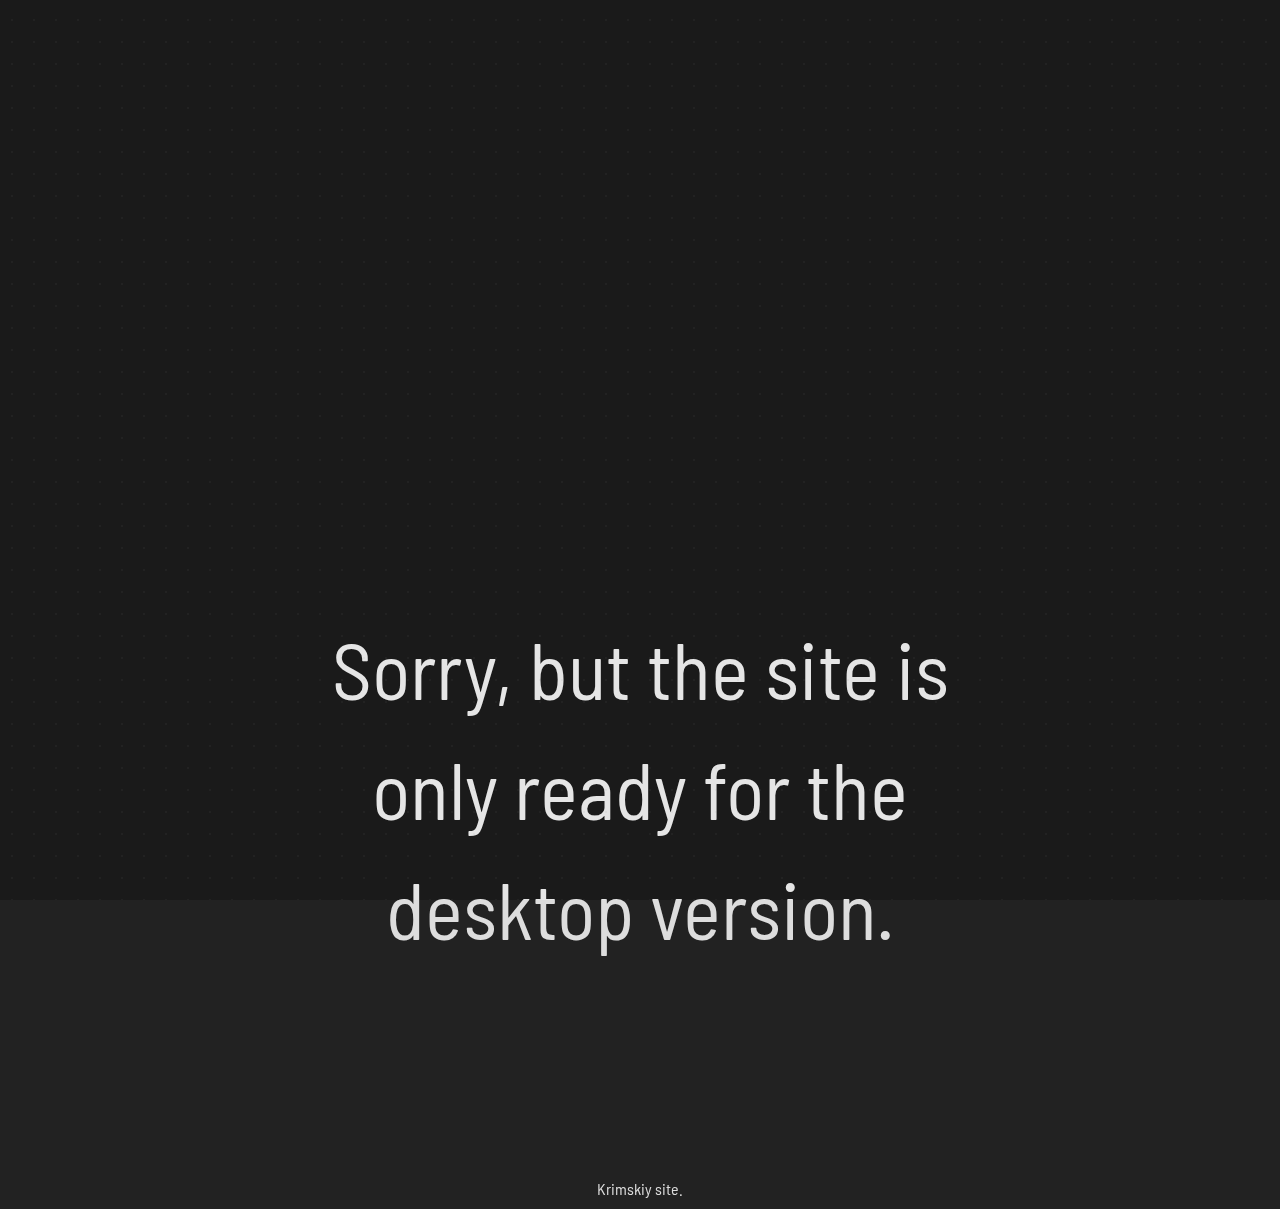
==== mobile.html @ ec66ad5d "1" ====
<!DOCTYPE html>
<html lang="en" >
<head>
  <meta charset="UTF-8">
  <title>KRIMSKIY</title>
<link rel='stylesheet' href='https://fonts.googleapis.com/css2?family=Barlow+Semi+Condensed:ital,wght@0,100;0,200;0,300;0,400;0,500;0,600;0,700;0,800;0,900;1,100;1,200;1,300;1,400;1,500;1,600;1,700;1,800;1,900&amp;display=swap'><link rel="stylesheet" href="css/style.css">

</head>
<body>

    <p class="footer__copy" style="font-size: 500%;">
      <BR><BR><BR><BR><BR>
      Sorry, but the site is only ready for the desktop version.

    </p>
    <BR><BR><BR><BR><BR><BR><BR><BR><BR><BR><BR>
    <p class="footer__copy" style="font-size: 100%;">
      
      Krimskiy site.

    </p>
</body>
</html>
---- css/style.css ----
:root {
  --blue: #01266c;
  --gold: #f7c505;
  --yellow: #fbdc74;
  --skyblue: #0071fb;
  --black: #1a1a1a;
}

body {
  background-color: var(--black);
  background: linear-gradient(90deg, var(--black) 20px, transparent 1%) 50%, linear-gradient(var(--black) 20px, transparent 1%) 50%, #222;
  background-size: 22px 22px;
  background-attachment: fixed;
  color: #fff;
  font-family: 'Barlow Semi Condensed', sans-serif;
  overflow-x: hidden;
}

.hero__title {
  letter-spacing: -0.0125em;
  font-weight: 900;
  font-size: 75px;
  white-space: nowrap;
  text-transform: uppercase;
  margin-bottom: 0;
  line-height: 1;
  position: relative;
  z-index: 2;
  mix-blend-mode: difference;
  margin: 0;
  margin-top: 2rem;
}

.hero__title--2 {
  color: var(--black);
  -webkit-text-stroke: 1px white;
  margin-top: 0;
  margin-bottom: 1rem;
  mix-blend-mode: color-burn;
}

.hero__copy {
  margin: 0;
  font-size: 1.85vw;
  font-weight: 300;
  opacity: 0.75;
  overflow: hidden;
}

.hero__copy span {
  display: inline-block;
}

.hero__image {
  width: 400px;
  height: 400px;
  border-radius: 50%;
  -o-object-fit: cover;
     object-fit: cover;
  -o-object-position: center 15%;
     object-position: center 15%;
}

.ring {
  border: 30px solid white;
  border-radius: 50%;
  background-color: transparent;
  mix-blend-mode: difference;
  position: absolute;
}

.ring--left {
  border-width: 50px;
  border-color: var(--yellow);
  width: 300px;
  height: 300px;
  left: -200px;
  top: -200px;
}

.ring--right {
  border-style: dot-dash;
  right: -50px;
  bottom: 300px;
  border-width: 25px;
  width: 150px;
  height: 150px;
}

.cross-1 {
  width: 180px;
  height: 180px;
  left: 10%;
  bottom: 15%;
  position: absolute;
  mix-blend-mode: difference;
}

@media screen and (max-width: 900px) {
  .cross-1 {
    left: 0;
  }
}

.cross-2 {
  width: 90px;
  height: 90px;
  right: 200px;
  top: 200px;
  position: absolute;
  mix-blend-mode: difference;
}

.section {
  height: 100vh;
  display: flex;
  align-items: center;
  flex-direction: column;
}

.section--intro {
  position: relative;
  justify-content: center;
}

.box {
  width: 780px;
  display: flex;
  align-items: flex-start;
  height: 300px;
  mix-blend-mode: difference;
  font-size: 28px;
  font-weight: 300;
  text-align: left;
  line-height: 1.5;
}

.box .line {
  position: absolute;
  bottom: 120px;
  left: 0;
  width: 40%;
  height: 3px;
  background-color: white;
}

.cards {
  width: 350px;
  height: 350px;
  position: relative;
}

.card {
  position: absolute;
  top: 0;
  left: 0;
  width: 350px;
  height: 350px;
  border-radius: 8px;
  background-repeat: no-repeat;
  background-position: center center;
  background-size: cover;
  background-color: transparent;
}

.card-1 {
  background-color: var(--yellow);
  background-image: url("../img/1.jpg");
}
.card-2 {
  background-color: var(--blue);
  background-image: url("../img/2.jpg");
}

.card-3 {
  background-color: var(--skyblue);
  background-image: url("../img/3.jpg");
}

.cross-1.scroll-end {
  -webkit-animation: rotate 6s linear infinite;
          animation: rotate 6s linear infinite;
}

@-webkit-keyframes rotate {
  100% {
    transform: rotate(-360deg);
  }
}

@keyframes rotate {
  100% {
    transform: rotate(-360deg);
  }
}

.big {
  font-size: 25vw;
  font-weight: 900;
  letter-spacing: -1vw;
  line-height: 1;
  color: white;
  text-transform: uppercase;
  pointer-events: none;
}

.section--works {
  position: relative;
}

.section--footer {
  min-height: 135vh;
  mix-blend-mode: difference;
}

.cross-3 {
  width: 140px;
  height: 140px;
  position: absolute;
  left: 20vw;
  top: 10vw;
  mix-blend-mode: difference;
}

.footer__button {
  text-transform: uppercase;
  text-decoration: none;
  border-radius: 999px;
  background-color: white;
  color: var(--black);
  font-family: inherit;
  border: 0;
  padding: 1em 3em;
  text-align: center;
  display: inline-block;
  font-weight: 900;
  font-size: 24px;
  line-height: 1;
  margin-top: 3rem;
  margin-bottom: 6rem;
  cursor: pointer;
  transition: color .25s ease, background-color .25s ease;
}

.footer__button:hover {
  background-color: #039be5;
  color: #fff;
}

.footer__copy {
  font-size: 24px;
  max-width: 720px;
  line-height: 1.5;
  margin-bottom: 2rem;
  margin: 0 auto;
  text-align: center;
  mix-blend-mode: difference;
}

.footer__link {
  mix-blend-mode: difference;
}

.cursor {
  border-radius: 50%;
  width: 32px;
  height: 32px;
  background-color: white;
  mix-blend-mode: difference;
  position: fixed;
  top: 0;
  left: 0;
  will-change: transform;
  pointer-events: none;
}

.section--text {
  position: relative;
}
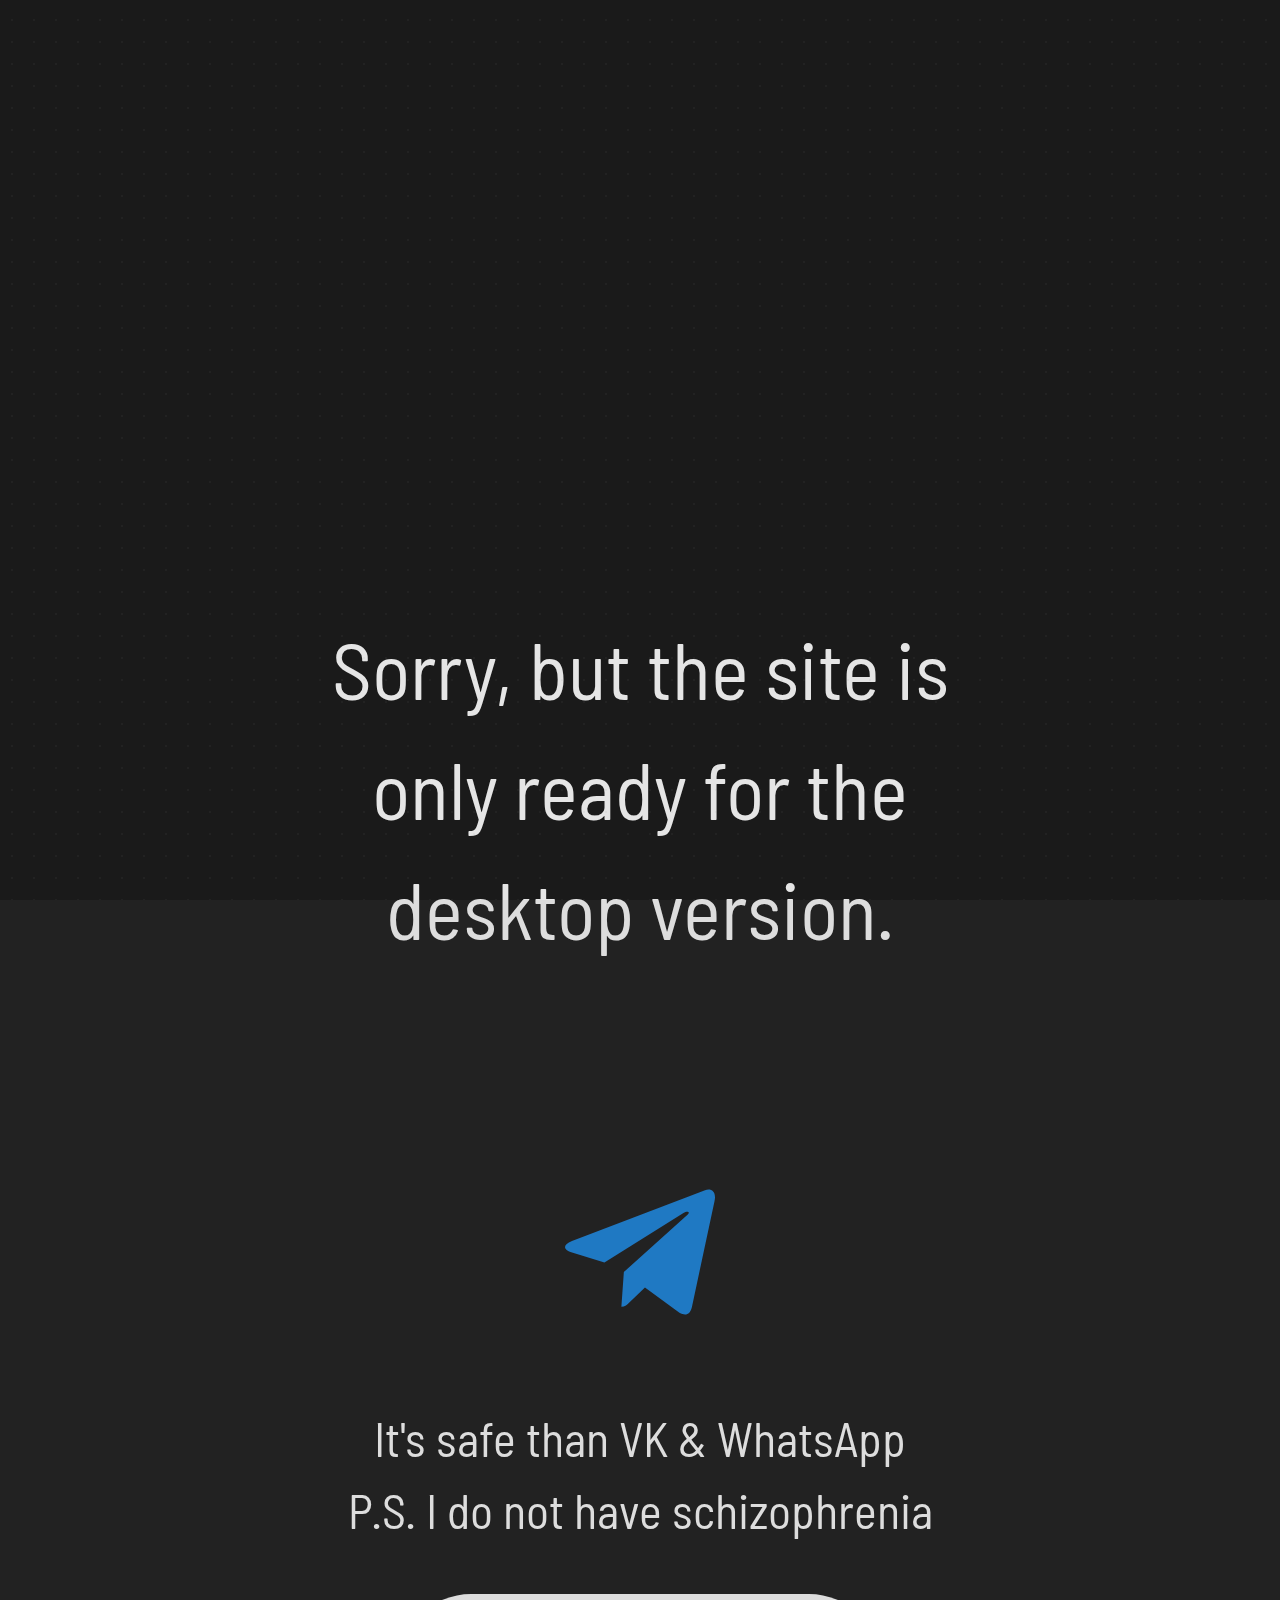
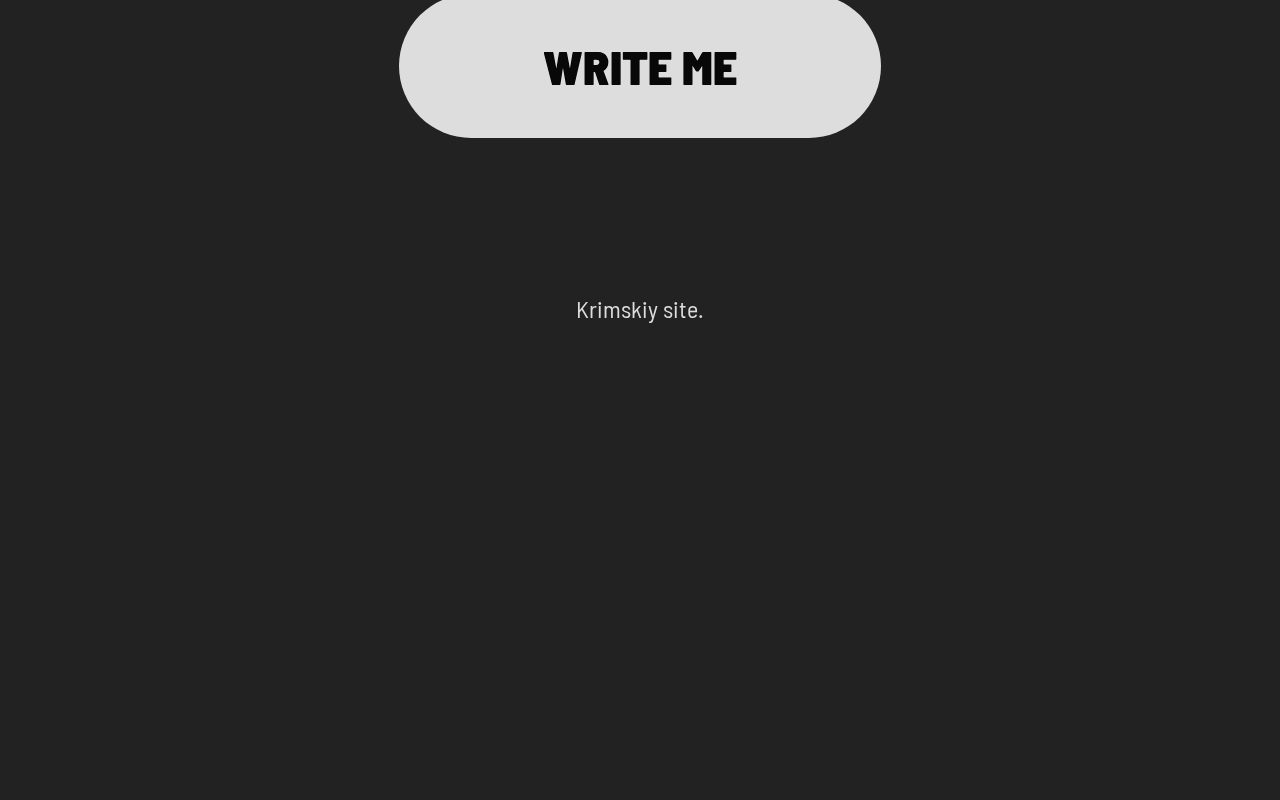
==== commit 1c490a44: "Update mobile.html" ====
--- a/mobile.html
+++ b/mobile.html
@@ -14,10 +14,30 @@
 
     </p>
     <BR><BR><BR><BR><BR><BR><BR><BR><BR><BR><BR>
-    <p class="footer__copy" style="font-size: 100%;">
+    
+      <section class="section section--footer">
+
+    <div class="footer__link">
+      <svg enable-background="new 0 0 24 24" width="150" height="150" viewBox="0 0 24 24"  xmlns="http://www.w3.org/2000/svg"><path d="m9.417 15.181-.397 5.584c.568 0 .814-.244 1.109-.537l2.663-2.545 5.518 4.041c1.012.564 1.725.267 1.998-.931l3.622-16.972.001-.001c.321-1.496-.541-2.081-1.527-1.714l-21.29 8.151c-1.453.564-1.431 1.374-.247 1.741l5.443 1.693 12.643-7.911c.595-.394 1.136-.176.691.218z" fill="#039be5"/></svg>
+      
+        
+      </svg>
+    </div>
+
+    <p class="footer__copy" style="font-size: 300%;">
+      <BR>
+      It's safe than VK & WhatsApp
+      <br>
+      P.S. I do not have schizophrenia
+
+    </p>
+
+    <a href="https://t.me/soloman_py" class="footer__button" style="font-size: 300%;" data-cursor="hover" target="_blank" rel="noopener noreferer">WRITE ME</a><br><br><br>
+    <p class="footer__copy" style="font-size: 150%;">
       
       Krimskiy site.
 
     </p>
+  </section>
 </body>
 </html>
